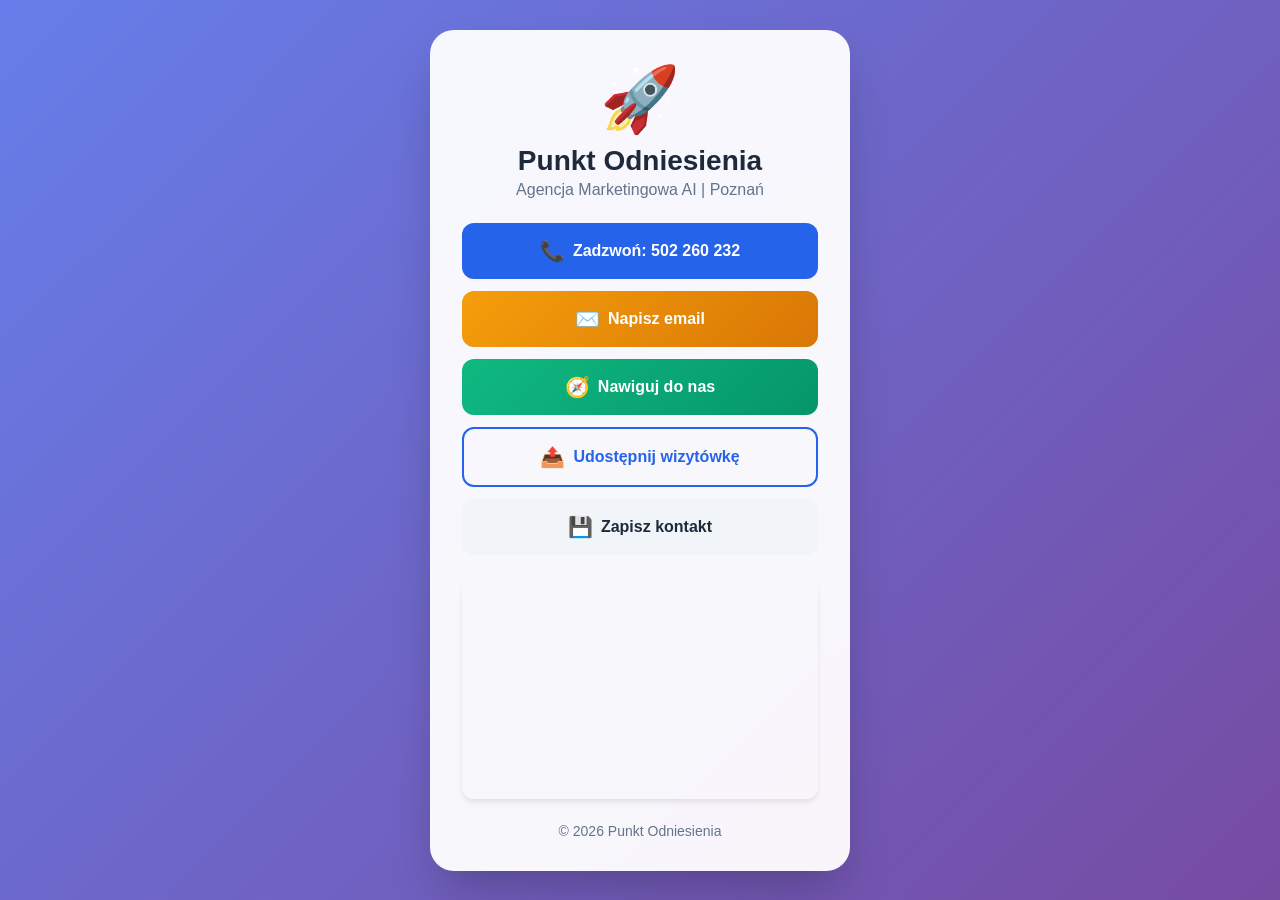
==== index.html @ c86374d6 "Initial commit: Punkt Odniesienia - Agencja AI" ====
<!DOCTYPE html>
<html lang="pl">
<head>
    <meta charset="UTF-8">
    <meta name="viewport" content="width=device-width, initial-scale=1.0, viewport-fit=cover">
    <meta name="theme-color" content="#2563eb">
    <meta name="description" content="Punkt Odniesienia - Agencja marketingowa AI w Poznaniu. Automatyzacja marketingu, leady B2B, analityka danych.">
    
    <!-- Open Graph (podgląd w social media) -->
    <meta property="og:title" content="Punkt Odniesienia | Agencja Marketingowa AI">
    <meta property="og:description" content="Nowoczesna agencja marketingowa wykorzystująca AI. Automatyzacja, leady B2B, analityka. Poznań.">
    <meta property="og:type" content="website">
    <meta property="og:locale" content="pl_PL">
    
    <!-- PWA -->
    <link rel="manifest" href="manifest.json">
    <link rel="apple-touch-icon" href="icon-192.png">
    
    <title>Punkt Odniesienia | Agencja Marketingowa AI Poznań</title>
    <link rel="stylesheet" href="style.css">
</head>
<body>
    <main class="card">
        <header class="card__header">
            <div class="avatar">🚀</div>
            <h1>Punkt Odniesienia</h1>
            <p class="tagline">Agencja Marketingowa AI | Poznań</p>
        </header>
        
        <section class="actions">
            <a href="tel:+48502260232" class="btn btn--primary">
                <span class="btn__icon">📞</span>
                Zadzwoń: 502 260 232
            </a>
            
            <a href="mailto:punktodniesienia.adrian@gmail.com" class="btn btn--email">
                <span class="btn__icon">✉️</span>
                Napisz email
            </a>
            
            <a href="https://www.google.com/maps/dir/?api=1&destination=52.4092961,16.8856119&destination_place_id=ChIJ_5lfe9ZFBEcR6LhKKS11DcM" 
               target="_blank" 
               rel="noopener" 
               class="btn btn--secondary">
                <span class="btn__icon">🧭</span>
                Nawiguj do nas
            </a>
            
            <button id="share-btn" class="btn btn--outline">
                <span class="btn__icon">📤</span>
                Udostępnij wizytówkę
            </button>
            
            <a href="kontakt.vcf" download class="btn btn--ghost">
                <span class="btn__icon">💾</span>
                Zapisz kontakt
            </a>
        </section>

        <section class="map-container">
            <iframe 
                src="https://www.google.com/maps/embed?pb=!1m18!1m12!1m3!1d2434.8!2d16.8856119!3d52.4092961!2m3!1f0!2f0!3f0!3m2!1i1024!2i768!4f13.1!3m3!1m2!1s0x470445d6245f9dff%3A0xc30d752d294ab8e8!2sPunkt%20Odniesienia!5e0!3m2!1spl!2spl!4v1713000000000"
                width="100%" 
                height="220" 
                style="border:0; border-radius: 12px;" 
                allowfullscreen="" 
                loading="lazy"
                referrerpolicy="no-referrer-when-downgrade"
                title="Mapa lokalizacji Punkt Odniesienia">
            </iframe>
        </section>

        <footer class="card__footer">
            <p>© 2026 Punkt Odniesienia</p>
        </footer>
    </main>

    <script src="app.js"></script>
</body>
</html>
---- style.css ----
/* ========================================
   Punkt Odniesienia - Digital Business Card
   Mobile-First | Glassmorphism | PWA Ready
   ======================================== */

:root {
    --primary: #2563eb;
    --primary-dark: #1d4ed8;
    --bg: linear-gradient(135deg, #667eea 0%, #764ba2 100%);
    --card-bg: rgba(255, 255, 255, 0.95);
    --text: #1e293b;
    --text-muted: #64748b;
    --shadow: 0 25px 50px -12px rgba(0, 0, 0, 0.25);
    --radius: 24px;
    --radius-sm: 12px;
}

* {
    box-sizing: border-box;
    margin: 0;
    padding: 0;
}

body {
    font-family: -apple-system, BlinkMacSystemFont, 'Segoe UI', Roboto, sans-serif;
    background: var(--bg);
    min-height: 100vh;
    min-height: 100dvh;
    display: flex;
    justify-content: center;
    align-items: center;
    padding: 1rem;
    -webkit-font-smoothing: antialiased;
}

/* ========== CARD ========== */
.card {
    background: var(--card-bg);
    backdrop-filter: blur(10px);
    -webkit-backdrop-filter: blur(10px);
    border-radius: var(--radius);
    box-shadow: var(--shadow);
    width: 100%;
    max-width: 420px;
    padding: 2rem;
    animation: slideUp 0.6s cubic-bezier(0.16, 1, 0.3, 1);
}

@keyframes slideUp {
    from {
        opacity: 0;
        transform: translateY(30px);
    }
    to {
        opacity: 1;
        transform: translateY(0);
    }
}

/* ========== HEADER ========== */
.card__header {
    text-align: center;
    margin-bottom: 1.5rem;
}

.avatar {
    font-size: 4rem;
    margin-bottom: 0.5rem;
    animation: bounce 2s infinite;
}

@keyframes bounce {
    0%, 100% { transform: translateY(0); }
    50% { transform: translateY(-10px); }
}

h1 {
    font-size: 1.75rem;
    font-weight: 700;
    color: var(--text);
    margin-bottom: 0.25rem;
}

.tagline {
    color: var(--text-muted);
    font-size: 1rem;
}

/* ========== ACTIONS ========== */
.actions {
    display: flex;
    flex-direction: column;
    gap: 0.75rem;
    margin-bottom: 1.5rem;
}

.btn {
    display: flex;
    align-items: center;
    justify-content: center;
    gap: 0.5rem;
    padding: 1rem 1.5rem;
    border-radius: var(--radius-sm);
    font-size: 1rem;
    font-weight: 600;
    text-decoration: none;
    cursor: pointer;
    border: none;
    transition: all 0.2s ease;
    -webkit-tap-highlight-color: transparent;
}

.btn:active {
    transform: scale(0.97);
}

.btn--primary {
    background: var(--primary);
    color: white;
}

.btn--primary:hover {
    background: var(--primary-dark);
}

.btn--email {
    background: linear-gradient(135deg, #f59e0b, #d97706);
    color: white;
}

.btn--secondary {
    background: linear-gradient(135deg, #10b981, #059669);
    color: white;
}

.btn--outline {
    background: transparent;
    border: 2px solid var(--primary);
    color: var(--primary);
}

.btn--ghost {
    background: #f1f5f9;
    color: var(--text);
}

.btn__icon {
    font-size: 1.25rem;
}

/* ========== MAP ========== */
.map-container {
    margin-bottom: 1.5rem;
    border-radius: var(--radius-sm);
    overflow: hidden;
    box-shadow: 0 4px 6px -1px rgba(0, 0, 0, 0.1);
}

.map-container iframe {
    display: block;
}

/* ========== FOOTER ========== */
.card__footer {
    text-align: center;
    color: var(--text-muted);
    font-size: 0.875rem;
}

/* ========== ACCESSIBILITY ========== */
@media (prefers-reduced-motion: reduce) {
    .avatar {
        animation: none;
    }
    .card {
        animation: none;
    }
}

/* ========== DARK MODE ========== */
@media (prefers-color-scheme: dark) {
    :root {
        --card-bg: rgba(30, 41, 59, 0.95);
        --text: #f1f5f9;
        --text-muted: #94a3b8;
    }
    
    .btn--ghost {
        background: #334155;
        color: var(--text);
    }
}
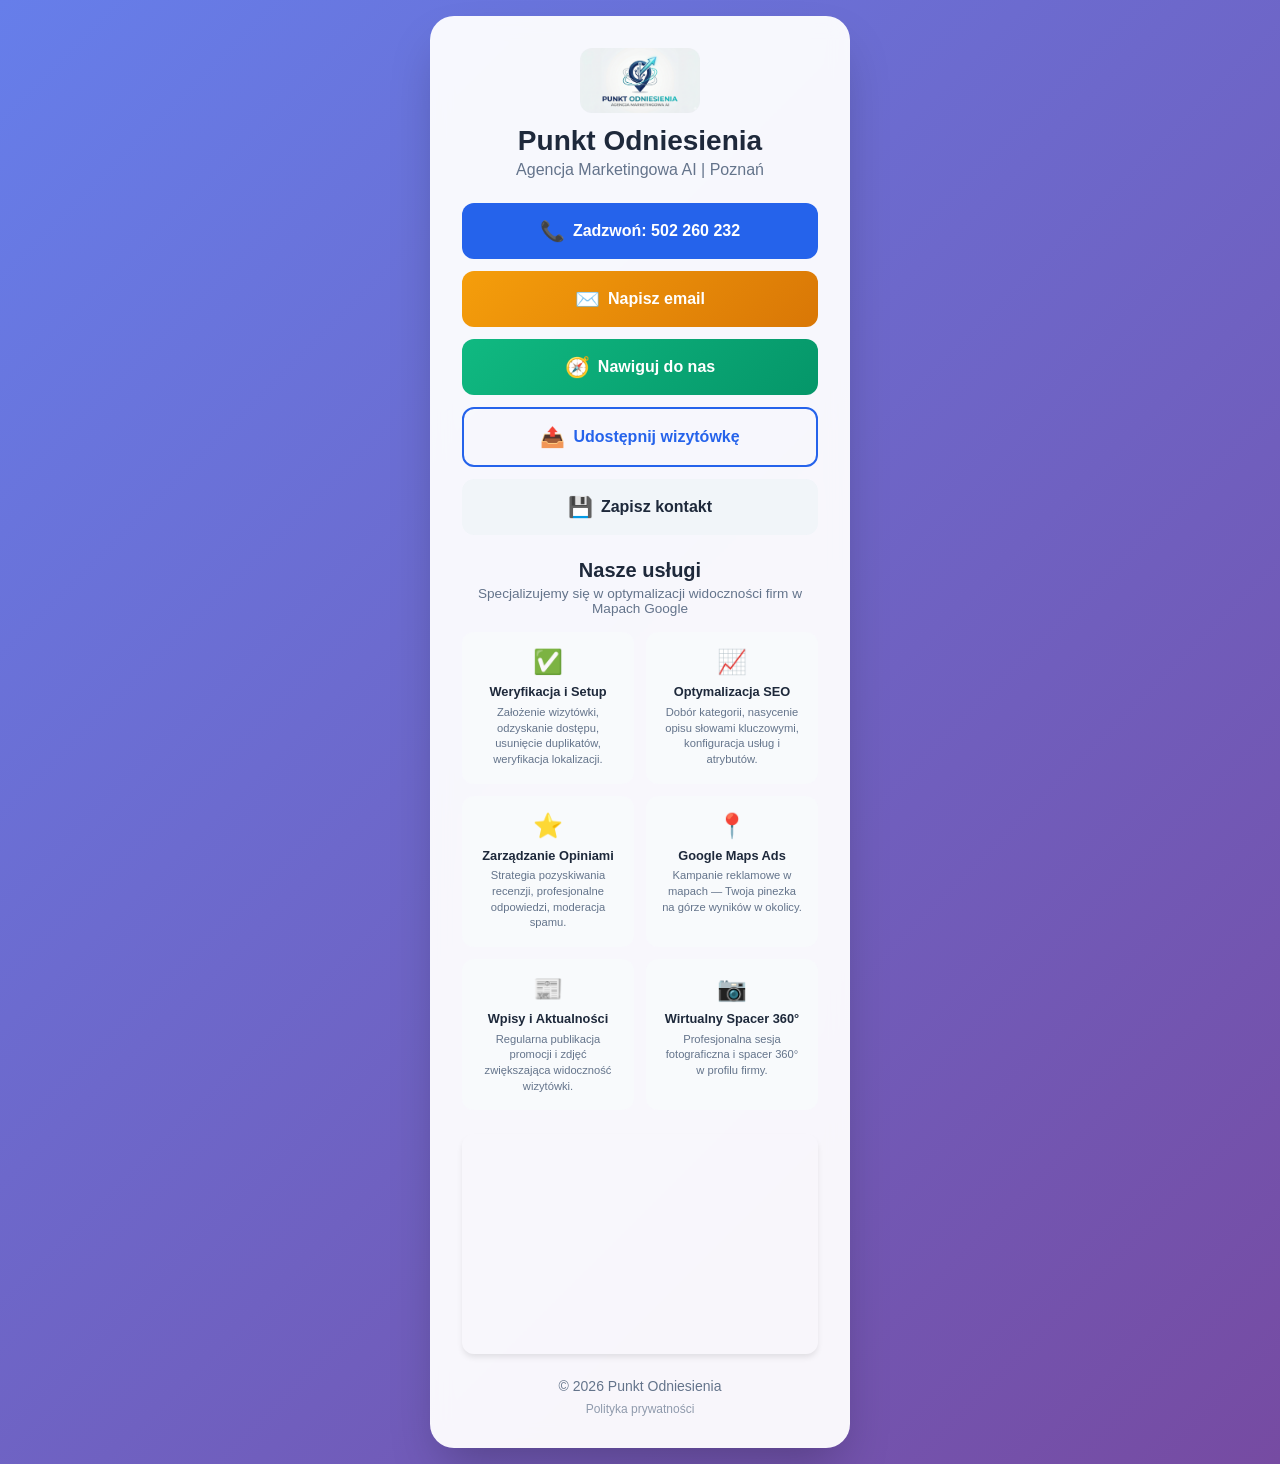
==== commit 0c61ffac: "feat: Fazy 1-5 — pena optymalizacja wizytówki - Fix: favicon, ikony PWA (icon-192/512), manifest.jso" ====
--- a/index.html
+++ b/index.html
@@ -1,80 +1,177 @@
 <!DOCTYPE html>
 <html lang="pl">
+
 <head>
     <meta charset="UTF-8">
     <meta name="viewport" content="width=device-width, initial-scale=1.0, viewport-fit=cover">
     <meta name="theme-color" content="#2563eb">
-    <meta name="description" content="Punkt Odniesienia - Agencja marketingowa AI w Poznaniu. Automatyzacja marketingu, leady B2B, analityka danych.">
-    
+    <meta name="description"
+        content="Punkt Odniesienia - Agencja marketingowa AI w Poznaniu. Automatyzacja marketingu, leady B2B, analityka danych.">
+
     <!-- Open Graph (podgląd w social media) -->
     <meta property="og:title" content="Punkt Odniesienia | Agencja Marketingowa AI">
-    <meta property="og:description" content="Nowoczesna agencja marketingowa wykorzystująca AI. Automatyzacja, leady B2B, analityka. Poznań.">
+    <meta property="og:description"
+        content="Nowoczesna agencja marketingowa wykorzystująca AI. Automatyzacja, leady B2B, analityka. Poznań.">
     <meta property="og:type" content="website">
     <meta property="og:locale" content="pl_PL">
-    
+    <meta property="og:url" content="https://punkt-odniesienia.com/">
+    <meta property="og:image" content="https://punkt-odniesienia.com/og-image.png">
+    <meta property="og:image:width" content="1200">
+    <meta property="og:image:height" content="630">
+
+    <!-- Twitter Card -->
+    <meta name="twitter:card" content="summary_large_image">
+    <meta name="twitter:title" content="Punkt Odniesienia | Agencja Marketingowa AI">
+    <meta name="twitter:description" content="Nowoczesna agencja marketingowa AI w Poznaniu. Automatyzacja, leady B2B, analityka.">
+    <meta name="twitter:image" content="https://punkt-odniesienia.com/og-image.png">
+
+    <!-- Canonical -->
+    <link rel="canonical" href="https://punkt-odniesienia.com/">
+
+    <!-- Favicon -->
+    <link rel="icon" href="favicon.svg" type="image/svg+xml">
+    <link rel="icon" href="favicon-32.png" type="image/png" sizes="32x32">
+
     <!-- PWA -->
     <link rel="manifest" href="manifest.json">
     <link rel="apple-touch-icon" href="icon-192.png">
-    
+
+    <!-- Schema.org JSON-LD -->
+    <script type="application/ld+json">
+    {
+        "@context": "https://schema.org",
+        "@type": "LocalBusiness",
+        "name": "Punkt Odniesienia",
+        "description": "Nowoczesna agencja marketingowa wykorzystująca AI do optymalizacji sprzedaży online. Automatyzacja marketingu, wdrażanie narzędzi AI, generowanie leadów B2B oraz zaawansowana analityka danych.",
+        "url": "https://punkt-odniesienia.com/",
+        "telephone": "+48502260232",
+        "email": "adrian@punkt-odniesienia.com",
+        "address": {
+            "@type": "PostalAddress",
+            "streetAddress": "Wolsztyńska 23/3",
+            "addressLocality": "Poznań",
+            "postalCode": "60-361",
+            "addressCountry": "PL"
+        },
+        "geo": {
+            "@type": "GeoCoordinates",
+            "latitude": 52.4092961,
+            "longitude": 16.8856119
+        },
+        "image": "https://punkt-odniesienia.com/icon-512.png",
+        "priceRange": "$$",
+        "hasOfferCatalog": {
+            "@type": "OfferCatalog",
+            "name": "Usługi marketingowe w Mapach Google",
+            "itemListElement": [
+                {"@type": "Offer", "itemOffered": {"@type": "Service", "name": "Weryfikacja i Setup wizytówki Google"}},
+                {"@type": "Offer", "itemOffered": {"@type": "Service", "name": "Optymalizacja SEO Lokalnego"}},
+                {"@type": "Offer", "itemOffered": {"@type": "Service", "name": "Zarządzanie Opiniami Google"}},
+                {"@type": "Offer", "itemOffered": {"@type": "Service", "name": "Google Maps Ads (LSA)"}},
+                {"@type": "Offer", "itemOffered": {"@type": "Service", "name": "Wpisy i Aktualności w profilu"}},
+                {"@type": "Offer", "itemOffered": {"@type": "Service", "name": "Wirtualny Spacer 360°"}}
+            ]
+        },
+        "@id": "https://punkt-odniesienia.com/#business"
+    }
+    </script>
+
+    <!-- Plausible Analytics (GDPR-friendly, no cookies) -->
+    <script defer data-domain="punkt-odniesienia.com" src="https://plausible.io/js/script.js"></script>
+
     <title>Punkt Odniesienia | Agencja Marketingowa AI Poznań</title>
     <link rel="stylesheet" href="style.css">
+    <link rel="preload" href="logo.png" as="image">
 </head>
+
 <body>
     <main class="card">
         <header class="card__header">
-            <div class="avatar">🚀</div>
+            <div class="avatar"><img src="logo.png" alt="Punkt Odniesienia logo" width="120" height="65"></div>
             <h1>Punkt Odniesienia</h1>
             <p class="tagline">Agencja Marketingowa AI | Poznań</p>
         </header>
-        
+
         <section class="actions">
             <a href="tel:+48502260232" class="btn btn--primary">
                 <span class="btn__icon">📞</span>
                 Zadzwoń: 502 260 232
             </a>
-            
-            <a href="mailto:punktodniesienia.adrian@gmail.com" class="btn btn--email">
+
+            <a href="mailto:adrian@punkt-odniesienia.com" class="btn btn--email">
                 <span class="btn__icon">✉️</span>
                 Napisz email
             </a>
-            
-            <a href="https://www.google.com/maps/dir/?api=1&destination=52.4092961,16.8856119&destination_place_id=ChIJ_5lfe9ZFBEcR6LhKKS11DcM" 
-               target="_blank" 
-               rel="noopener" 
-               class="btn btn--secondary">
+
+            <a href="https://www.google.com/maps/dir/?api=1&destination=52.4092961,16.8856119&destination_place_id=ChIJ_5lfe9ZFBEcR6LhKKS11DcM"
+                target="_blank" rel="noopener" class="btn btn--secondary">
                 <span class="btn__icon">🧭</span>
                 Nawiguj do nas
             </a>
-            
+
             <button id="share-btn" class="btn btn--outline">
                 <span class="btn__icon">📤</span>
                 Udostępnij wizytówkę
             </button>
-            
+
             <a href="kontakt.vcf" download class="btn btn--ghost">
                 <span class="btn__icon">💾</span>
                 Zapisz kontakt
             </a>
         </section>
 
+        <section class="services">
+            <h2 class="services__title">Nasze usługi</h2>
+            <p class="services__subtitle">Specjalizujemy się w optymalizacji widoczności firm w Mapach Google</p>
+            <div class="services__grid">
+                <div class="service">
+                    <span class="service__icon">✅</span>
+                    <h3>Weryfikacja i Setup</h3>
+                    <p>Założenie wizytówki, odzyskanie dostępu, usunięcie duplikatów, weryfikacja lokalizacji.</p>
+                </div>
+                <div class="service">
+                    <span class="service__icon">📈</span>
+                    <h3>Optymalizacja SEO</h3>
+                    <p>Dobór kategorii, nasycenie opisu słowami kluczowymi, konfiguracja usług i atrybutów.</p>
+                </div>
+                <div class="service">
+                    <span class="service__icon">⭐</span>
+                    <h3>Zarządzanie Opiniami</h3>
+                    <p>Strategia pozyskiwania recenzji, profesjonalne odpowiedzi, moderacja spamu.</p>
+                </div>
+                <div class="service">
+                    <span class="service__icon">📍</span>
+                    <h3>Google Maps Ads</h3>
+                    <p>Kampanie reklamowe w mapach — Twoja pinezka na górze wyników w okolicy.</p>
+                </div>
+                <div class="service">
+                    <span class="service__icon">📰</span>
+                    <h3>Wpisy i Aktualności</h3>
+                    <p>Regularna publikacja promocji i zdjęć zwiększająca widoczność wizytówki.</p>
+                </div>
+                <div class="service">
+                    <span class="service__icon">📷</span>
+                    <h3>Wirtualny Spacer 360°</h3>
+                    <p>Profesjonalna sesja fotograficzna i spacer 360° w profilu firmy.</p>
+                </div>
+            </div>
+        </section>
+
         <section class="map-container">
-            <iframe 
+            <iframe
                 src="https://www.google.com/maps/embed?pb=!1m18!1m12!1m3!1d2434.8!2d16.8856119!3d52.4092961!2m3!1f0!2f0!3f0!3m2!1i1024!2i768!4f13.1!3m3!1m2!1s0x470445d6245f9dff%3A0xc30d752d294ab8e8!2sPunkt%20Odniesienia!5e0!3m2!1spl!2spl!4v1713000000000"
-                width="100%" 
-                height="220" 
-                style="border:0; border-radius: 12px;" 
-                allowfullscreen="" 
-                loading="lazy"
-                referrerpolicy="no-referrer-when-downgrade"
-                title="Mapa lokalizacji Punkt Odniesienia">
+                width="100%" height="220" style="border:0; border-radius: 12px;" allowfullscreen="" loading="lazy"
+                referrerpolicy="no-referrer-when-downgrade" title="Mapa lokalizacji Punkt Odniesienia">
             </iframe>
         </section>
 
         <footer class="card__footer">
             <p>© 2026 Punkt Odniesienia</p>
+            <a href="polityka-prywatnosci.html" class="footer-link">Polityka prywatności</a>
         </footer>
     </main>
 
     <script src="app.js"></script>
 </body>
-</html>
+
+</html>
--- a/style.css
+++ b/style.css
@@ -51,6 +51,7 @@
         opacity: 0;
         transform: translateY(30px);
     }
+
     to {
         opacity: 1;
         transform: translateY(0);
@@ -64,14 +65,25 @@
 }
 
 .avatar {
-    font-size: 4rem;
     margin-bottom: 0.5rem;
-    animation: bounce 2s infinite;
+}
+
+.avatar img {
+    max-width: 180px;
+    height: auto;
+    border-radius: var(--radius-sm);
 }
 
 @keyframes bounce {
-    0%, 100% { transform: translateY(0); }
-    50% { transform: translateY(-10px); }
+
+    0%,
+    100% {
+        transform: translateY(0);
+    }
+
+    50% {
+        transform: translateY(-10px);
+    }
 }
 
 h1 {
@@ -160,11 +172,84 @@
     display: block;
 }
 
+/* ========== SERVICES ========== */
+.services {
+    margin-bottom: 1.5rem;
+}
+
+.services__title {
+    font-size: 1.25rem;
+    font-weight: 700;
+    color: var(--text);
+    text-align: center;
+    margin-bottom: 0.25rem;
+}
+
+.services__subtitle {
+    font-size: 0.85rem;
+    color: var(--text-muted);
+    text-align: center;
+    margin-bottom: 1rem;
+}
+
+.services__grid {
+    display: grid;
+    grid-template-columns: 1fr 1fr;
+    gap: 0.75rem;
+}
+
+.service {
+    background: #f8fafc;
+    border-radius: var(--radius-sm);
+    padding: 1rem;
+    text-align: center;
+    transition: transform 0.2s ease, box-shadow 0.2s ease;
+}
+
+.service:hover {
+    transform: translateY(-2px);
+    box-shadow: 0 4px 12px rgba(0, 0, 0, 0.08);
+}
+
+.service__icon {
+    font-size: 1.5rem;
+    display: block;
+    margin-bottom: 0.5rem;
+}
+
+.service h3 {
+    font-size: 0.8rem;
+    font-weight: 600;
+    color: var(--text);
+    margin-bottom: 0.35rem;
+}
+
+.service p {
+    font-size: 0.7rem;
+    color: var(--text-muted);
+    line-height: 1.4;
+}
+
 /* ========== FOOTER ========== */
 .card__footer {
     text-align: center;
     color: var(--text-muted);
     font-size: 0.875rem;
+}
+
+.footer-link {
+    display: inline-block;
+    margin-top: 0.5rem;
+    font-size: 0.75rem;
+    color: var(--text-muted);
+    text-decoration: none;
+    opacity: 0.7;
+    transition: opacity 0.2s;
+}
+
+.footer-link:hover {
+    opacity: 1;
+    text-decoration: underline;
 }
 
 /* ========== ACCESSIBILITY ========== */
@@ -172,6 +257,7 @@
     .avatar {
         animation: none;
     }
+
     .card {
         animation: none;
     }
@@ -184,9 +270,13 @@
         --text: #f1f5f9;
         --text-muted: #94a3b8;
     }
-    
+
     .btn--ghost {
         background: #334155;
         color: var(--text);
     }
-}
+
+    .service {
+        background: rgba(51, 65, 85, 0.6);
+    }
+}
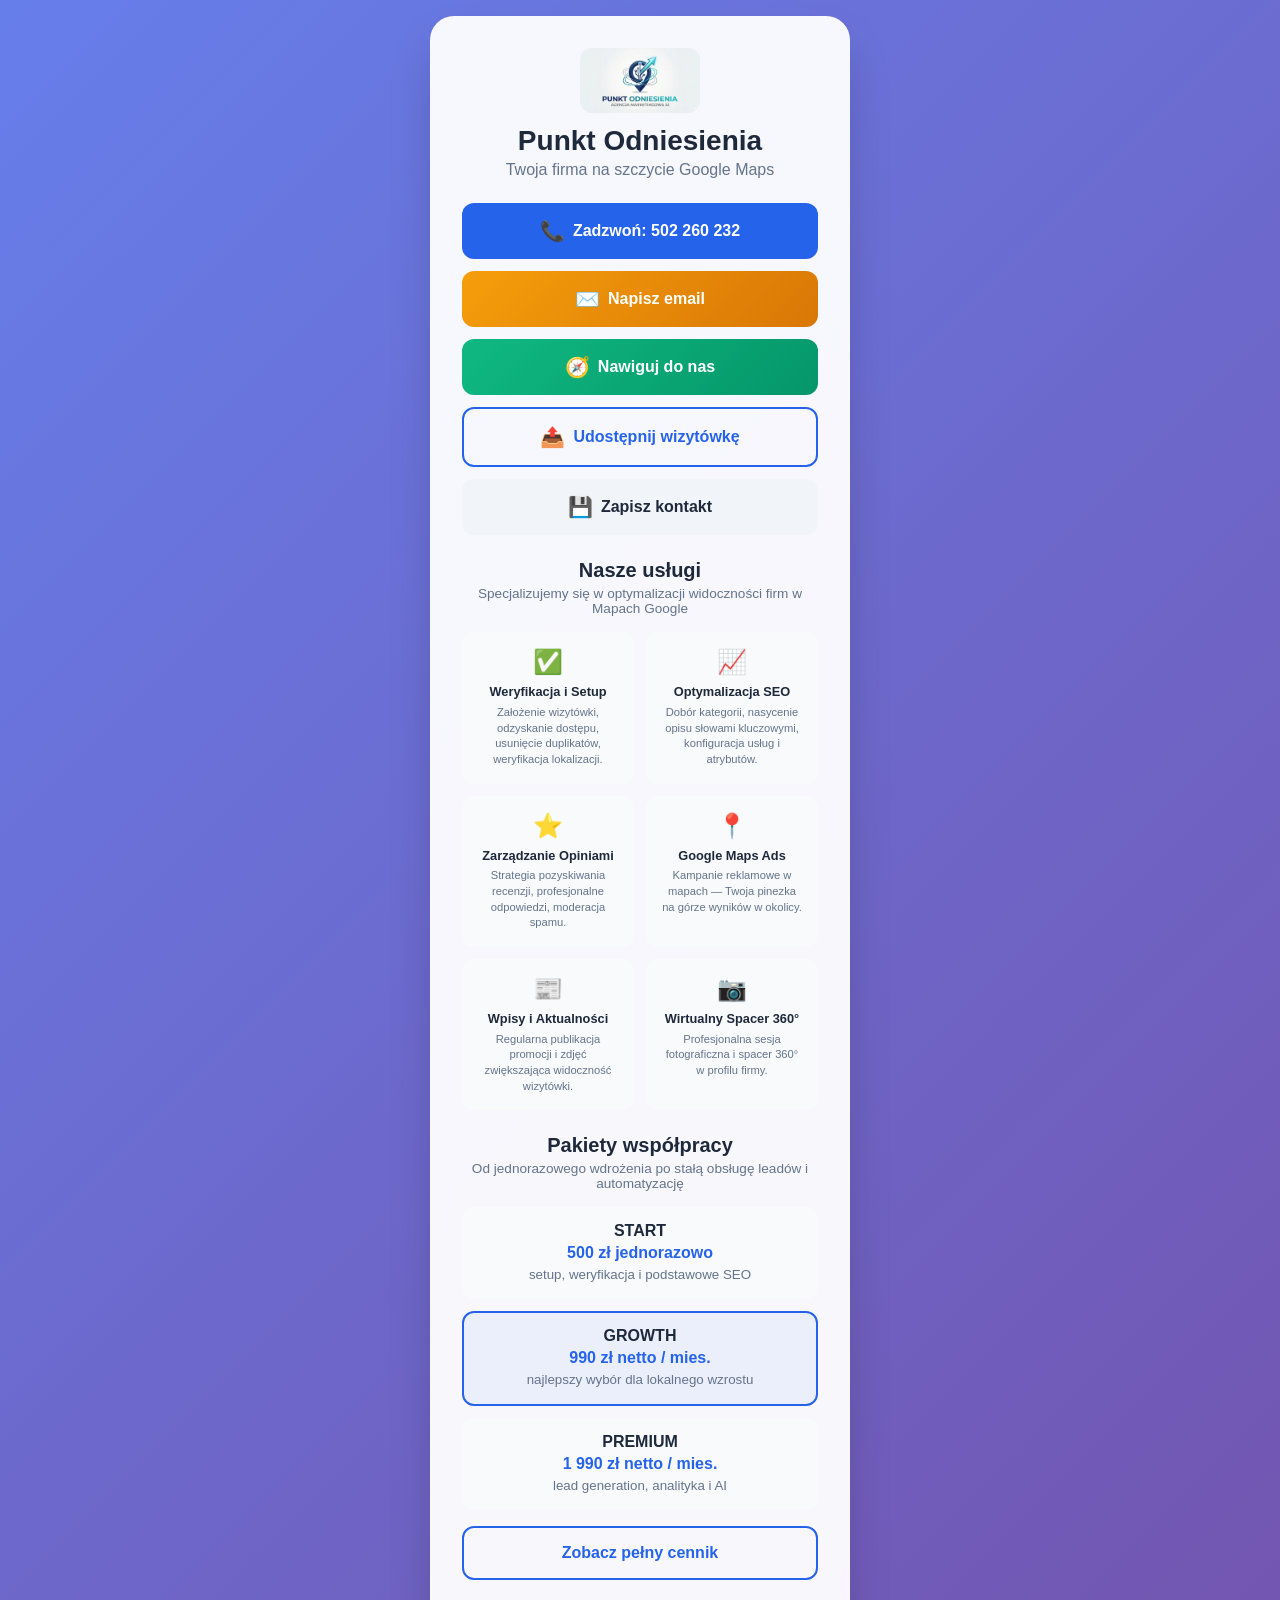
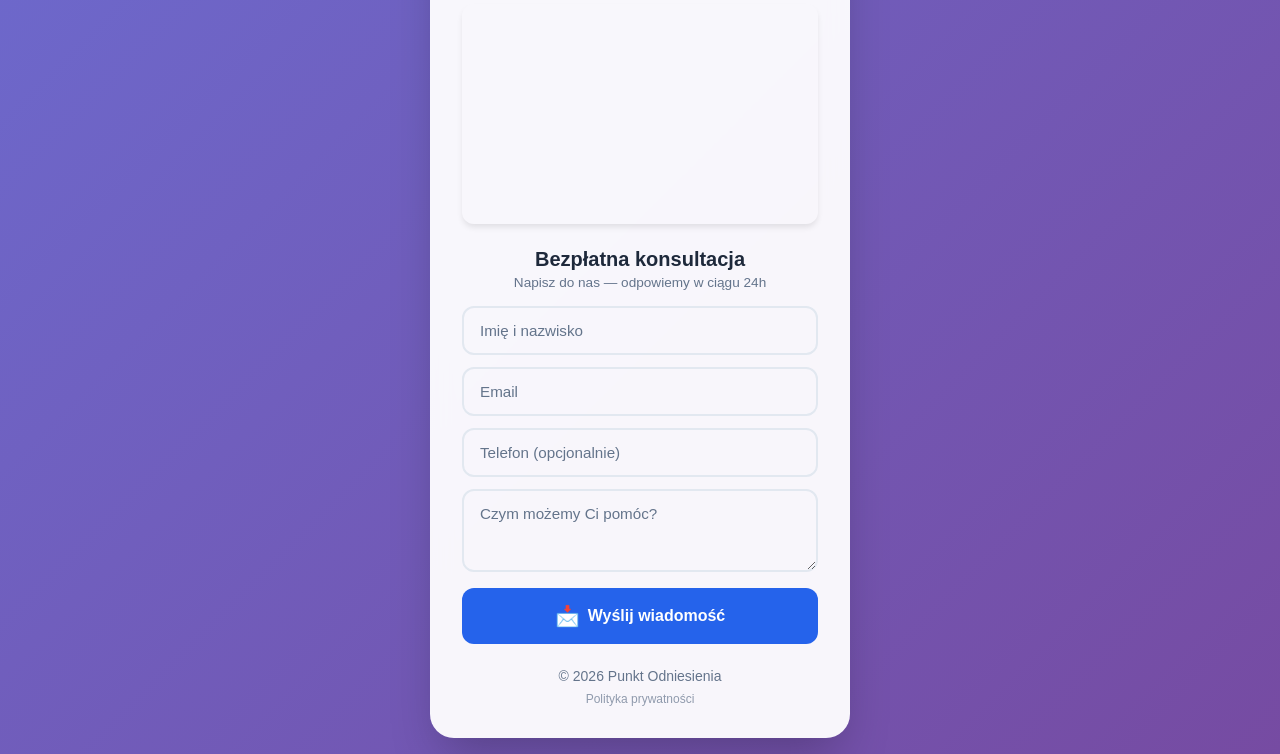
==== commit 08ade316: "feat: update service packages and pricing" ====
--- a/index.html
+++ b/index.html
@@ -7,6 +7,9 @@
     <meta name="theme-color" content="#2563eb">
     <meta name="description"
         content="Punkt Odniesienia - Agencja marketingowa AI w Poznaniu. Automatyzacja marketingu, leady B2B, analityka danych.">
+    <meta name="referrer" content="strict-origin-when-cross-origin">
+    <meta http-equiv="Content-Security-Policy"
+        content="default-src 'self'; img-src 'self' data: https://plausible.io https://www.google.com https://maps.gstatic.com https://*.googleusercontent.com https://*.ggpht.com; script-src 'self' 'unsafe-inline' https://plausible.io; style-src 'self' 'unsafe-inline'; frame-src https://www.google.com https://maps.google.com; connect-src 'self' https://plausible.io https://formsubmit.co; form-action 'self' https://formsubmit.co; base-uri 'self'; object-src 'none';">
 
     <!-- Open Graph (podgląd w social media) -->
     <meta property="og:title" content="Punkt Odniesienia | Agencja Marketingowa AI">
@@ -22,11 +25,15 @@
     <!-- Twitter Card -->
     <meta name="twitter:card" content="summary_large_image">
     <meta name="twitter:title" content="Punkt Odniesienia | Agencja Marketingowa AI">
-    <meta name="twitter:description" content="Nowoczesna agencja marketingowa AI w Poznaniu. Automatyzacja, leady B2B, analityka.">
+    <meta name="twitter:description"
+        content="Nowoczesna agencja marketingowa AI w Poznaniu. Automatyzacja, leady B2B, analityka.">
     <meta name="twitter:image" content="https://punkt-odniesienia.com/og-image.png">
 
     <!-- Canonical -->
     <link rel="canonical" href="https://punkt-odniesienia.com/">
+    <link rel="alternate" hreflang="pl" href="https://punkt-odniesienia.com/">
+    <link rel="alternate" hreflang="en" href="https://punkt-odniesienia.com/en/">
+    <link rel="alternate" hreflang="x-default" href="https://punkt-odniesienia.com/">
 
     <!-- Favicon -->
     <link rel="icon" href="favicon.svg" type="image/svg+xml">
@@ -76,8 +83,9 @@
     }
     </script>
 
-    <!-- Plausible Analytics (GDPR-friendly, no cookies) -->
-    <script defer data-domain="punkt-odniesienia.com" src="https://plausible.io/js/script.js"></script>
+    <!-- Plausible Analytics (GDPR-friendly, no cookies) + custom events -->
+    <script defer data-domain="punkt-odniesienia.com" src="https://plausible.io/js/script.tagged-events.js"></script>
+    <script>window.plausible = window.plausible || function () { (window.plausible.q = window.plausible.q || []).push(arguments) }</script>
 
     <title>Punkt Odniesienia | Agencja Marketingowa AI Poznań</title>
     <link rel="stylesheet" href="style.css">
@@ -92,7 +100,7 @@
             <p class="tagline">Agencja Marketingowa AI | Poznań</p>
         </header>
 
-        <section class="actions">
+        <div class="actions">
             <a href="tel:+48502260232" class="btn btn--primary">
                 <span class="btn__icon">📞</span>
                 Zadzwoń: 502 260 232
@@ -118,7 +126,7 @@
                 <span class="btn__icon">💾</span>
                 Zapisz kontakt
             </a>
-        </section>
+        </div>
 
         <section class="services">
             <h2 class="services__title">Nasze usługi</h2>
@@ -157,12 +165,62 @@
             </div>
         </section>
 
-        <section class="map-container">
+        <section class="pricing-preview">
+            <h2 class="services__title">Pakiety współpracy</h2>
+            <p class="services__subtitle">Od jednorazowego wdrożenia po stałą obsługę leadów i automatyzację</p>
+            <div class="pricing-preview__grid">
+                <div class="price-box">
+                    <strong>START</strong>
+                    <span>500 zł jednorazowo</span>
+                    <small>setup, weryfikacja i podstawowe SEO</small>
+                </div>
+                <div class="price-box price-box--accent">
+                    <strong>GROWTH</strong>
+                    <span>990 zł netto / mies.</span>
+                    <small>najlepszy wybór dla lokalnego wzrostu</small>
+                </div>
+                <div class="price-box">
+                    <strong>PREMIUM</strong>
+                    <span>1 990 zł netto / mies.</span>
+                    <small>lead generation, analityka i AI</small>
+                </div>
+            </div>
+            <a href="uslugi.html#cennik" class="btn btn--outline" style="margin-top:1rem;">Zobacz pełny cennik</a>
+        </section>
+
+        <div class="map-container">
             <iframe
                 src="https://www.google.com/maps/embed?pb=!1m18!1m12!1m3!1d2434.8!2d16.8856119!3d52.4092961!2m3!1f0!2f0!3f0!3m2!1i1024!2i768!4f13.1!3m3!1m2!1s0x470445d6245f9dff%3A0xc30d752d294ab8e8!2sPunkt%20Odniesienia!5e0!3m2!1spl!2spl!4v1713000000000"
-                width="100%" height="220" style="border:0; border-radius: 12px;" allowfullscreen="" loading="lazy"
+                height="220" style="border:0; border-radius: 12px; width: 100%;" allowfullscreen="" loading="lazy"
                 referrerpolicy="no-referrer-when-downgrade" title="Mapa lokalizacji Punkt Odniesienia">
             </iframe>
+        </div>
+
+        <section class="contact-form">
+            <h2 class="services__title">Bezpłatna konsultacja</h2>
+            <p class="services__subtitle">Napisz do nas — odpowiemy w ciągu 24h</p>
+            <form id="contact-form" action="https://formsubmit.co/adrian@punkt-odniesienia.com"
+                data-ajax-endpoint="https://formsubmit.co/ajax/adrian@punkt-odniesienia.com" method="POST">
+                <input type="hidden" name="_subject" value="Nowa wiadomość ze strony Punkt Odniesienia">
+                <input type="hidden" name="_template" value="table">
+                <input type="text" name="_honey" style="display:none" tabindex="-1" autocomplete="off">
+                <div class="form-group">
+                    <input type="text" name="name" placeholder="Imię i nazwisko" required autocomplete="name">
+                </div>
+                <div class="form-group">
+                    <input type="email" name="email" placeholder="Email" required autocomplete="email">
+                </div>
+                <div class="form-group">
+                    <input type="tel" name="phone" placeholder="Telefon (opcjonalnie)" autocomplete="tel">
+                </div>
+                <div class="form-group">
+                    <textarea name="message" placeholder="Czym możemy Ci pomóc?" rows="3" required></textarea>
+                </div>
+                <button type="submit" class="btn btn--primary" style="width:100%">
+                    <span class="btn__icon">📩</span>
+                    Wyślij wiadomość
+                </button>
+            </form>
         </section>
 
         <footer class="card__footer">
@@ -171,6 +229,12 @@
         </footer>
     </main>
 
+    <noscript>
+        <p style="text-align:center;padding:2rem;color:#64748b;font-family:sans-serif;">
+            Ta strona korzysta z JavaScript do udostępniania wizytówki i instalacji PWA.
+            Podstawowe funkcje (telefon, email, nawigacja) działają bez JavaScript.
+        </p>
+    </noscript>
     <script src="app.js"></script>
 </body>
 
--- a/style.css
+++ b/style.css
@@ -172,9 +172,83 @@
     display: block;
 }
 
+/* ========== CONTACT FORM ========== */
+.contact-form {
+    margin-bottom: 1.5rem;
+}
+
+.form-group {
+    margin-bottom: 0.75rem;
+}
+
+.form-group input,
+.form-group textarea {
+    width: 100%;
+    padding: 0.875rem 1rem;
+    border: 2px solid #e2e8f0;
+    border-radius: var(--radius-sm);
+    font-size: 0.95rem;
+    font-family: inherit;
+    color: var(--text);
+    background: transparent;
+    transition: border-color 0.2s ease;
+    resize: vertical;
+}
+
+.form-group input:focus,
+.form-group textarea:focus {
+    outline: none;
+    border-color: var(--primary);
+}
+
+.form-group input::placeholder,
+.form-group textarea::placeholder {
+    color: var(--text-muted);
+}
+
 /* ========== SERVICES ========== */
 .services {
     margin-bottom: 1.5rem;
+}
+
+.pricing-preview {
+    margin-bottom: 1.5rem;
+}
+
+.pricing-preview__grid {
+    display: grid;
+    grid-template-columns: 1fr;
+    gap: 0.75rem;
+}
+
+.price-box {
+    background: #f8fafc;
+    border-radius: var(--radius-sm);
+    padding: 0.9rem 1rem;
+    text-align: center;
+}
+
+.price-box strong {
+    display: block;
+    color: var(--text);
+    margin-bottom: 0.25rem;
+}
+
+.price-box span {
+    display: block;
+    color: var(--primary);
+    font-weight: 700;
+    margin-bottom: 0.2rem;
+}
+
+.price-box small {
+    color: var(--text-muted);
+    line-height: 1.4;
+}
+
+.price-box--accent {
+    border: 2px solid var(--primary);
+    background: rgba(37, 99, 235, 0.06);
 }
 
 .services__title {
@@ -279,4 +353,19 @@
     .service {
         background: rgba(51, 65, 85, 0.6);
     }
+
+    .price-box {
+        background: rgba(51, 65, 85, 0.6);
+    }
+
+    .form-group input,
+    .form-group textarea {
+        border-color: #475569;
+        color: var(--text);
+    }
+
+    .form-group input:focus,
+    .form-group textarea:focus {
+        border-color: var(--primary);
+    }
 }
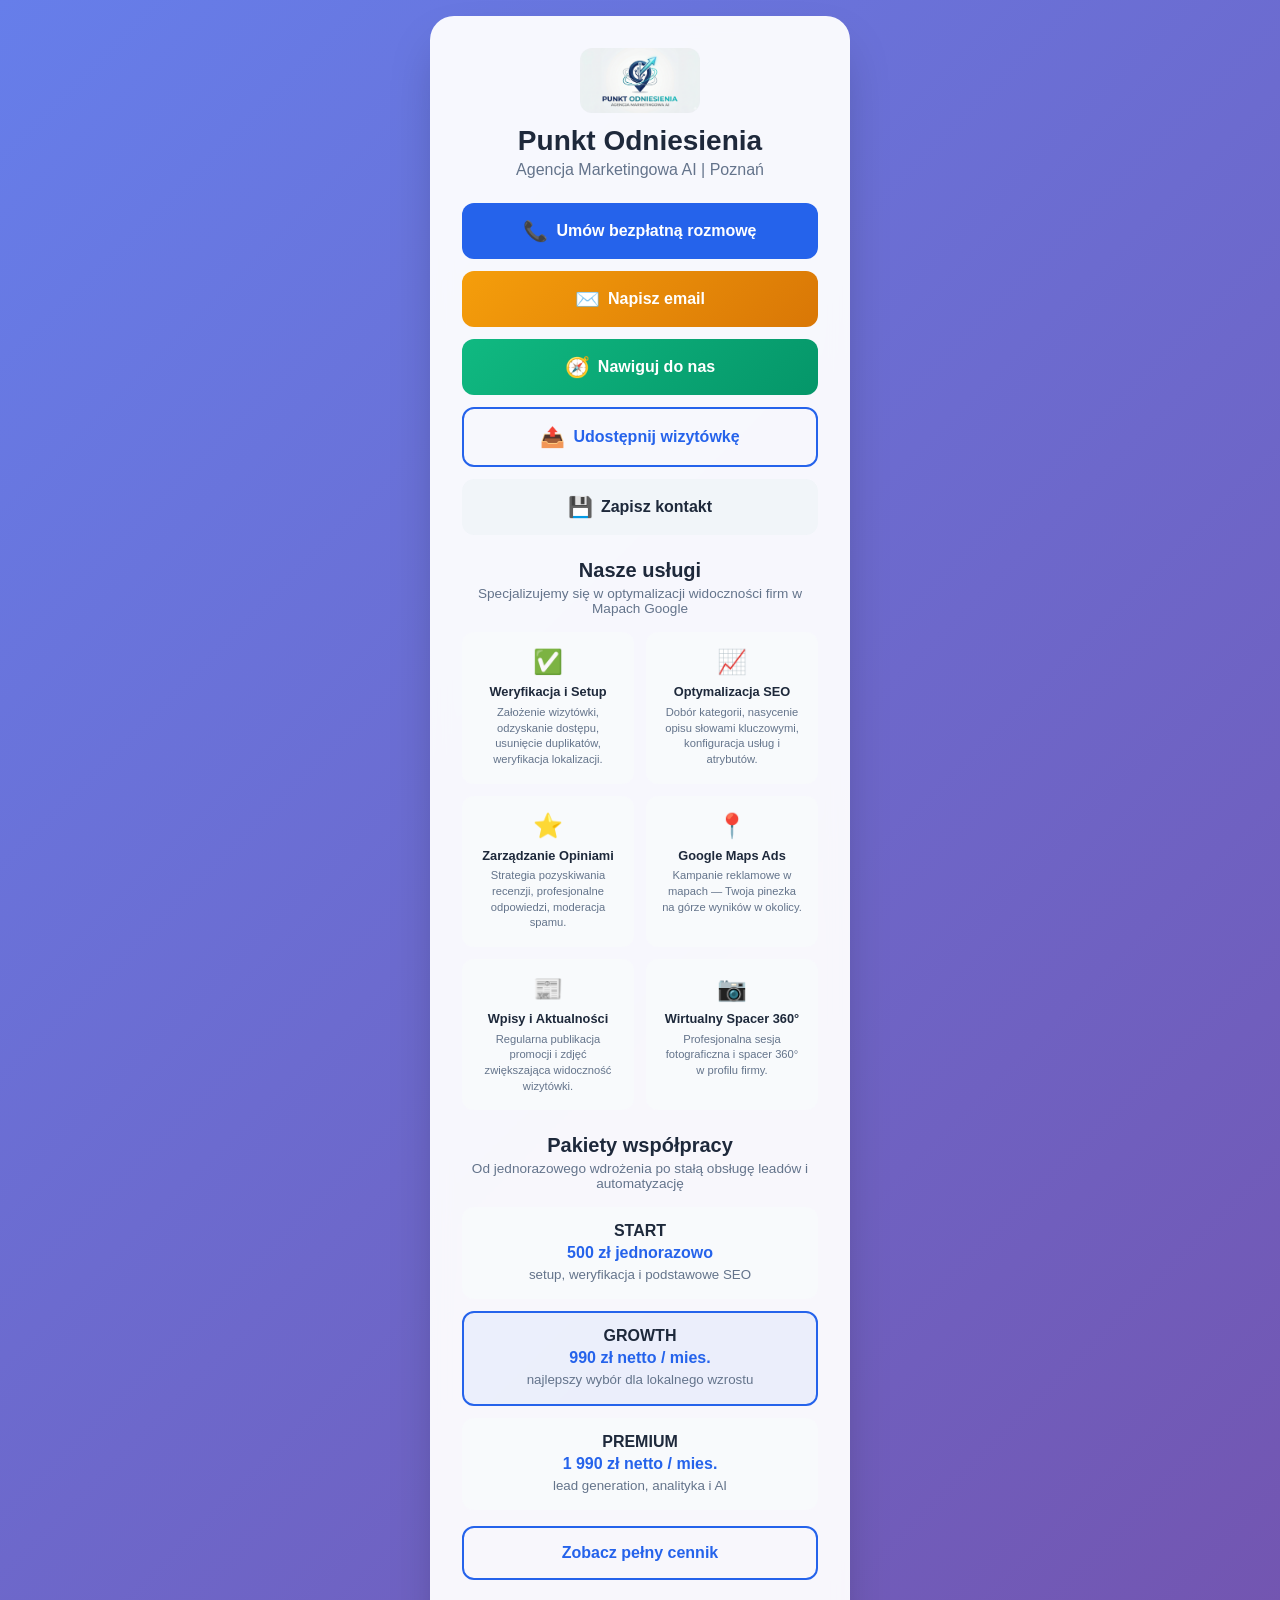
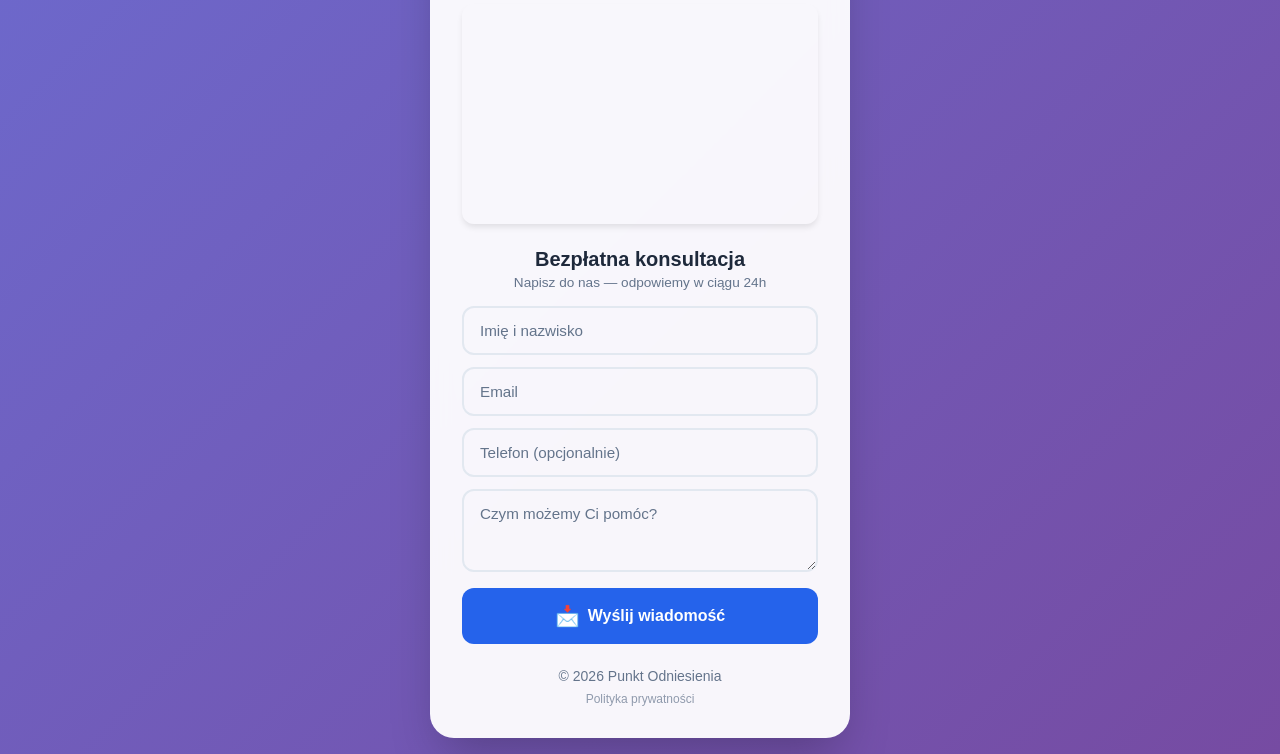
==== commit 3ecc80c6: "chore: update checklist, delete deprecated configs, update website content" ====
--- a/index.html
+++ b/index.html
@@ -6,7 +6,7 @@
     <meta name="viewport" content="width=device-width, initial-scale=1.0, viewport-fit=cover">
     <meta name="theme-color" content="#2563eb">
     <meta name="description"
-        content="Punkt Odniesienia - Agencja marketingowa AI w Poznaniu. Automatyzacja marketingu, leady B2B, analityka danych.">
+        content="Punkt Odniesienia - Nowoczesna agencja marketingowa AI w Poznaniu. Automatyzacja marketingu, generowanie leadów B2B, zaawansowana analityka danych i optymalizacja Google Maps. Poznań.">
     <meta name="referrer" content="strict-origin-when-cross-origin">
     <meta http-equiv="Content-Security-Policy"
         content="default-src 'self'; img-src 'self' data: https://plausible.io https://www.google.com https://maps.gstatic.com https://*.googleusercontent.com https://*.ggpht.com; script-src 'self' 'unsafe-inline' https://plausible.io; style-src 'self' 'unsafe-inline'; frame-src https://www.google.com https://maps.google.com; connect-src 'self' https://plausible.io https://formsubmit.co; form-action 'self' https://formsubmit.co; base-uri 'self'; object-src 'none';">
